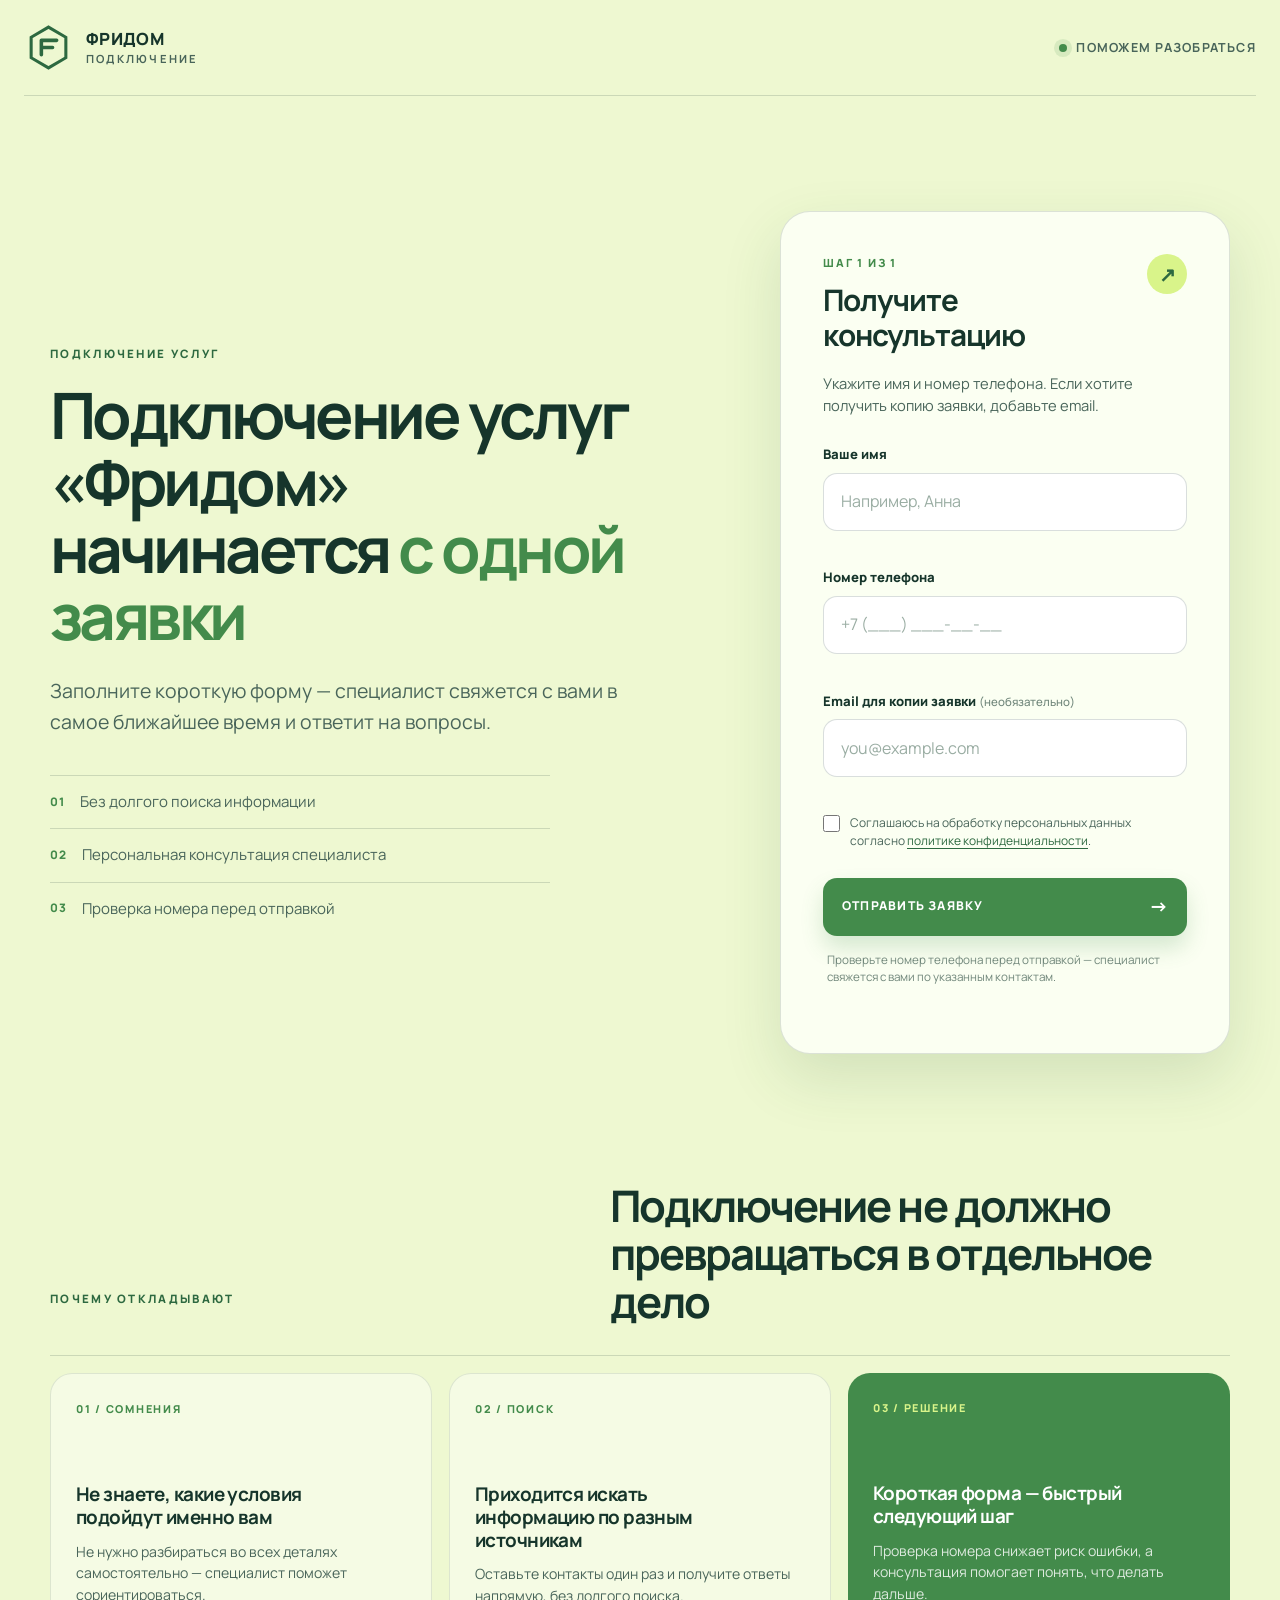
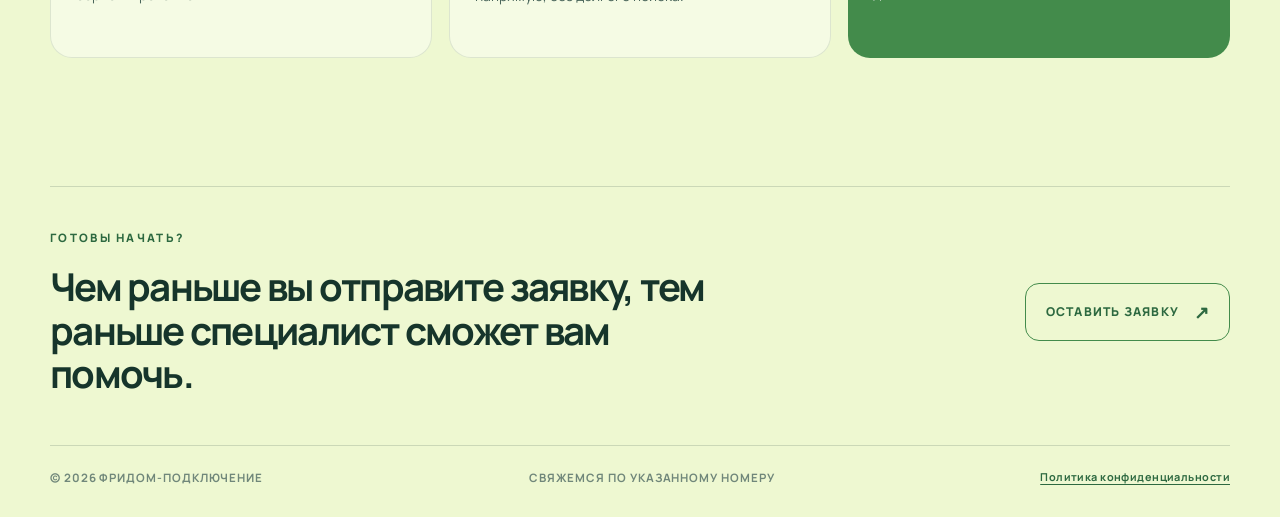
==== index.html @ 29467719 "Deploy landing page for Fridom connection requests Static landing page with lead form (formsubmit.co" ====
<!doctype html>
<html lang="ru">
  <head>
    <meta charset="UTF-8" />
    <meta name="viewport" content="width=device-width, initial-scale=1.0" />
    <meta name="description" content="Оставьте заявку на подключение услуг «Фридом» — специалист свяжется с вами в ближайшее время." />
    <title>ФРИДОМ-ПОДКЛЮЧЕНИЕ</title>
    <link rel="icon" type="image/svg+xml" href="favicon.svg" />
    <link rel="preconnect" href="https://fonts.googleapis.com" />
    <link rel="preconnect" href="https://fonts.gstatic.com" crossorigin />
    <link href="https://fonts.googleapis.com/css2?family=Manrope:wght@400;500;600;700;800&display=swap" rel="stylesheet" />
    <link rel="stylesheet" href="styles.css" />
  </head>
  <body>
    <header class="site-header">
      <a class="brand" href="index.html" aria-label="Фридом — на главную">
        <span class="brand-mark" aria-hidden="true">
          <svg viewBox="0 0 48 48" role="img">
            <path d="M24 4 41 14v20L24 44 7 34V14L24 4Z" fill="none" stroke="currentColor" stroke-width="3" />
            <path d="M17 31V17h15M17 24h11" fill="none" stroke="currentColor" stroke-width="3.5" stroke-linecap="round" stroke-linejoin="round" />
          </svg>
        </span>
        <span class="brand-copy">
          <strong>ФРИДОМ</strong>
          <span>подключение</span>
        </span>
      </a>
      <div class="header-note"><span class="status-dot" aria-hidden="true"></span>Поможем разобраться</div>
    </header>

    <main>
      <section class="hero shell">
        <div class="hero-copy">
          <p class="eyebrow">ПОДКЛЮЧЕНИЕ УСЛУГ</p>
          <h1>Подключение услуг «Фридом» начинается <span>с одной заявки</span></h1>
          <p class="hero-lead">Заполните короткую форму — специалист свяжется с вами в самое ближайшее время и ответит на вопросы.</p>

          <div class="hero-points" aria-label="Преимущества">
            <div class="point"><span class="point-number">01</span><span>Без долгого поиска информации</span></div>
            <div class="point"><span class="point-number">02</span><span>Персональная консультация специалиста</span></div>
            <div class="point"><span class="point-number">03</span><span>Проверка номера перед отправкой</span></div>
          </div>
        </div>

        <div class="form-card" id="form-card">
          <div class="form-card-top">
            <div>
              <p class="card-kicker">ШАГ 1 ИЗ 1</p>
              <h2>Получите консультацию</h2>
            </div>
            <span class="form-icon" aria-hidden="true">↗</span>
          </div>
          <p class="form-intro">Укажите имя и номер телефона. Если хотите получить копию заявки, добавьте email.</p>

          <form id="lead-form" action="https://formsubmit.co/matisa_kz@mail.ru" method="POST" novalidate>
            <input type="hidden" name="_subject" value="Новая заявка на подключение «Фридом»" />
            <input type="hidden" name="_template" value="table" />
            <input type="hidden" name="_next" value="https://kgruzdova.github.io/site-zayavok/success.html" />
            <input type="hidden" name="_cc" id="client-copy" value="" />
            <input type="text" name="_honey" class="honeypot" tabindex="-1" autocomplete="off" aria-hidden="true" />
            <label class="field">
              <span>Ваше имя</span>
              <input type="text" name="name" autocomplete="name" placeholder="Например, Анна" required minlength="2" />
              <small class="field-error" data-error-for="name"></small>
            </label>

            <label class="field">
              <span>Номер телефона</span>
              <input type="tel" name="phone" autocomplete="tel" inputmode="tel" placeholder="+7 (___) ___-__-__" required />
              <small class="field-error" data-error-for="phone"></small>
            </label>

            <label class="field">
              <span>Email для копии заявки <em>(необязательно)</em></span>
              <input type="email" name="email" autocomplete="email" placeholder="you@example.com" />
              <small class="field-error" data-error-for="email"></small>
            </label>

            <label class="consent-field">
              <input type="checkbox" name="consent" required />
              <span>Соглашаюсь на обработку персональных данных согласно <a href="privacy.html">политике конфиденциальности</a>.</span>
            </label>
            <small class="field-error consent-error" data-error-for="consent"></small>

            <button class="submit-button" type="submit">
              <span>ОТПРАВИТЬ ЗАЯВКУ</span>
              <span class="button-arrow" aria-hidden="true">→</span>
            </button>
            <p class="privacy-note">Проверьте номер телефона перед отправкой — специалист свяжется с вами по указанным контактам.</p>
            <p class="form-status" role="status" aria-live="polite"></p>
          </form>
        </div>
      </section>

      <section class="details shell" aria-label="Как это помогает">
        <div class="section-heading">
          <p class="eyebrow">ПОЧЕМУ ОТКЛАДЫВАЮТ</p>
          <h2>Подключение не должно превращаться в отдельное дело</h2>
        </div>
        <div class="details-grid">
          <article class="detail-card problem-card">
            <span class="detail-label">01 / СОМНЕНИЯ</span>
            <h3>Не знаете, какие условия подойдут именно вам</h3>
            <p>Не нужно разбираться во всех деталях самостоятельно — специалист поможет сориентироваться.</p>
          </article>
          <article class="detail-card problem-card">
            <span class="detail-label">02 / ПОИСК</span>
            <h3>Приходится искать информацию по разным источникам</h3>
            <p>Оставьте контакты один раз и получите ответы напрямую, без долгого поиска.</p>
          </article>
          <article class="detail-card solution-card">
            <span class="detail-label">03 / РЕШЕНИЕ</span>
            <h3>Короткая форма — быстрый следующий шаг</h3>
            <p>Проверка номера снижает риск ошибки, а консультация помогает понять, что делать дальше.</p>
          </article>
        </div>
      </section>

      <section class="final-cta shell">
        <div>
          <p class="eyebrow">ГОТОВЫ НАЧАТЬ?</p>
          <h2>Чем раньше вы отправите заявку, тем раньше специалист сможет вам помочь.</h2>
        </div>
        <a class="outline-button" href="#form-card">ОСТАВИТЬ ЗАЯВКУ <span aria-hidden="true">↗</span></a>
      </section>
    </main>

    <footer class="site-footer shell">
      <span>© 2026 ФРИДОМ-ПОДКЛЮЧЕНИЕ</span>
      <span>Свяжемся по указанному номеру</span>
      <a class="footer-link" href="privacy.html">Политика конфиденциальности</a>
    </footer>

    <script src="script.js"></script>
  </body>
</html>
---- styles.css ----
:root {
  --ink: #16352b;
  --ink-soft: #49655a;
  --green: #438b4b;
  --green-deep: #2d6940;
  --lime: #d9f48a;
  --lime-pale: #eef8d1;
  --cream: #fbfff2;
  --line: rgba(22, 53, 43, 0.16);
  --shadow: 0 24px 60px rgba(46, 95, 50, 0.14);
}

* { box-sizing: border-box; }

html { scroll-behavior: smooth; }

body {
  margin: 0;
  background: var(--lime-pale);
  color: var(--ink);
  font-family: "Manrope", Arial, sans-serif;
  font-size: 16px;
  line-height: 1.55;
}

a { color: inherit; text-decoration: none; }
button, input { font: inherit; }
button, a { -webkit-tap-highlight-color: transparent; }

.shell { width: min(1180px, calc(100% - 48px)); margin-inline: auto; }

.site-header {
  width: min(1360px, calc(100% - 48px));
  min-height: 96px;
  margin: 0 auto;
  display: flex;
  align-items: center;
  justify-content: space-between;
  gap: 24px;
  border-bottom: 1px solid var(--line);
}

.brand { display: inline-flex; align-items: center; gap: 13px; }
.brand-mark { display: grid; width: 49px; height: 49px; place-items: center; color: var(--green-deep); }
.brand-mark svg { width: 100%; height: 100%; }
.brand-copy { display: grid; line-height: 1.05; letter-spacing: .02em; text-transform: uppercase; }
.brand-copy strong { font-size: 1.05rem; font-weight: 800; }
.brand-copy span { margin-top: 5px; color: var(--ink-soft); font-size: .7rem; font-weight: 700; letter-spacing: .2em; }
.header-note { display: flex; align-items: center; gap: 9px; color: var(--ink-soft); font-size: .78rem; font-weight: 700; text-transform: uppercase; letter-spacing: .1em; }
.status-dot { width: 8px; height: 8px; border-radius: 50%; background: var(--green); box-shadow: 0 0 0 5px rgba(67, 139, 75, .13); }

.hero { display: grid; grid-template-columns: minmax(0, 1fr) minmax(370px, 450px); align-items: center; gap: clamp(56px, 9vw, 136px); padding-top: clamp(66px, 9vw, 120px); padding-bottom: clamp(80px, 10vw, 140px); }
.eyebrow { margin: 0 0 18px; color: var(--green-deep); font-size: .72rem; font-weight: 800; letter-spacing: .2em; text-transform: uppercase; }
h1, h2, h3, p { margin-top: 0; }
h1 { max-width: 670px; margin-bottom: 25px; font-size: clamp(2.35rem, 5vw, 4.65rem); line-height: 1.05; letter-spacing: -.055em; }
h1 span { color: var(--green); }
.hero-lead { max-width: 590px; margin-bottom: 38px; color: var(--ink-soft); font-size: clamp(1.04rem, 1.8vw, 1.22rem); line-height: 1.6; }
.hero-points { display: grid; gap: 15px; max-width: 500px; }
.point { display: flex; align-items: center; gap: 15px; padding-top: 14px; border-top: 1px solid var(--line); color: var(--ink-soft); font-size: .94rem; }
.point-number { color: var(--green); font-size: .73rem; font-weight: 800; letter-spacing: .09em; }

.form-card { padding: clamp(28px, 4vw, 42px); border: 1px solid rgba(22, 53, 43, .14); border-radius: 30px; background: var(--cream); box-shadow: var(--shadow); }
.form-card-top { display: flex; align-items: flex-start; justify-content: space-between; gap: 20px; }
.card-kicker { margin-bottom: 10px; color: var(--green); font-size: .7rem; font-weight: 800; letter-spacing: .16em; }
.form-card h2 { margin-bottom: 0; font-size: clamp(1.45rem, 2.5vw, 1.85rem); line-height: 1.2; letter-spacing: -.035em; }
.form-icon { display: grid; width: 40px; height: 40px; flex: 0 0 40px; place-items: center; border-radius: 50%; background: var(--lime); color: var(--green-deep); font-size: 1.25rem; font-weight: 800; }
.form-intro { margin: 19px 0 27px; color: var(--ink-soft); font-size: .92rem; line-height: 1.55; }
.field { display: block; margin-bottom: 18px; }
.field > span { display: block; margin-bottom: 8px; font-size: .82rem; font-weight: 800; }
.field input { width: 100%; min-height: 58px; padding: 0 17px; border: 1px solid var(--line); border-radius: 14px; outline: none; background: #fff; color: var(--ink); transition: border-color .2s, box-shadow .2s; }
.field input::placeholder { color: #9aada3; }
.field input:focus { border-color: var(--green); box-shadow: 0 0 0 4px rgba(67, 139, 75, .12); }
.field input[aria-invalid="true"] { border-color: #c4554a; }
.field em { color: #71877b; font-size: .72rem; font-style: normal; font-weight: 500; }
.field-error { display: block; min-height: 1.15em; margin-top: 5px; color: #b24036; font-size: .76rem; }
.honeypot { position: absolute; left: -10000px; width: 1px; height: 1px; opacity: 0; }
.consent-field { display: flex; align-items: flex-start; gap: 10px; margin: 2px 0 0; color: var(--ink-soft); font-size: .75rem; line-height: 1.45; }
.consent-field input { width: 17px; height: 17px; flex: 0 0 17px; margin: 1px 0 0; accent-color: var(--green); }
.consent-field input[aria-invalid="true"] { outline: 2px solid #c4554a; outline-offset: 2px; }
.consent-field a, .footer-link { color: var(--green-deep); text-decoration: underline; text-underline-offset: 3px; }
.consent-error { margin: 5px 0 10px 27px; }
.submit-button, .outline-button { display: inline-flex; align-items: center; justify-content: space-between; gap: 15px; min-height: 58px; border-radius: 14px; font-size: .76rem; font-weight: 800; letter-spacing: .1em; text-transform: uppercase; transition: transform .2s, box-shadow .2s, background .2s; }
.submit-button { width: 100%; padding: 0 19px; border: 0; cursor: pointer; background: var(--green); color: white; box-shadow: 0 12px 22px rgba(67, 139, 75, .2); }
.submit-button:hover, .submit-button:focus-visible { background: var(--green-deep); box-shadow: 0 16px 28px rgba(67, 139, 75, .25); transform: translateY(-2px); }
.submit-button:focus-visible, .outline-button:focus-visible, .brand:focus-visible { outline: 3px solid rgba(45, 105, 64, .35); outline-offset: 4px; }
.button-arrow { font-size: 1.2rem; letter-spacing: 0; }
.privacy-note { margin: 16px 4px 0; color: #71877b; font-size: .73rem; line-height: 1.5; }
.form-status { min-height: 1.2em; margin: 9px 4px 0; color: #b24036; font-size: .78rem; }

.details { padding-bottom: clamp(80px, 10vw, 140px); }
.section-heading { display: flex; align-items: end; justify-content: space-between; gap: 40px; padding-bottom: 30px; border-bottom: 1px solid var(--line); }
.section-heading h2 { max-width: 620px; margin: 0; font-size: clamp(1.8rem, 3.4vw, 3rem); line-height: 1.1; letter-spacing: -.045em; }
.details-grid { display: grid; grid-template-columns: repeat(3, 1fr); gap: 17px; padding-top: 17px; }
.detail-card { min-height: 285px; padding: 27px 25px; border-radius: 22px; }
.problem-card { background: rgba(255,255,255,.42); border: 1px solid rgba(22, 53, 43, .11); }
.solution-card { background: var(--green); color: white; }
.detail-label { display: block; margin-bottom: 65px; color: var(--green); font-size: .68rem; font-weight: 800; letter-spacing: .16em; }
.solution-card .detail-label { color: var(--lime); }
.detail-card h3 { max-width: 290px; margin-bottom: 12px; font-size: 1.18rem; line-height: 1.2; letter-spacing: -.03em; }
.detail-card p { max-width: 315px; margin: 0; color: var(--ink-soft); font-size: .88rem; }
.solution-card p { color: rgba(255,255,255,.82); }

.final-cta { display: flex; align-items: center; justify-content: space-between; gap: 30px; padding: 42px 0 50px; border-top: 1px solid var(--line); }
.final-cta h2 { max-width: 690px; margin: 0; font-size: clamp(1.65rem, 3vw, 2.6rem); line-height: 1.13; letter-spacing: -.045em; }
.outline-button { flex: 0 0 auto; padding: 0 20px; border: 1px solid var(--green); color: var(--green-deep); }
.outline-button:hover, .outline-button:focus-visible { background: var(--lime); transform: translateY(-2px); }
.outline-button span { font-size: 1.15rem; letter-spacing: 0; }
.site-footer { display: flex; justify-content: space-between; gap: 20px; padding-top: 23px; padding-bottom: 30px; border-top: 1px solid var(--line); color: #70877a; font-size: .72rem; font-weight: 700; letter-spacing: .08em; text-transform: uppercase; }
.site-footer .footer-link { font-size: .68rem; letter-spacing: .04em; text-transform: none; }

.success-page { min-height: 100vh; display: flex; flex-direction: column; }
.success-page .success-main { flex: 1; width: min(760px, calc(100% - 48px)); display: flex; flex-direction: column; align-items: center; justify-content: center; text-align: center; padding-top: 70px; padding-bottom: 90px; }
.success-orbit { display: grid; width: 94px; height: 94px; margin-bottom: 30px; place-items: center; border: 1px solid var(--green); border-radius: 50%; color: var(--green-deep); }
.success-orbit span { display: grid; width: 62px; height: 62px; place-items: center; border-radius: 50%; background: var(--lime); font-size: 2rem; font-weight: 600; }
.success-main h1 { max-width: 760px; margin-bottom: 24px; }
.success-copy { max-width: 550px; margin-bottom: 34px; color: var(--ink-soft); font-size: 1.05rem; }
.success-button { width: auto; min-width: 270px; }

.legal-main { padding-top: clamp(55px, 8vw, 100px); padding-bottom: clamp(70px, 10vw, 130px); }
.legal-main h1 { max-width: 800px; margin-bottom: 14px; }
.legal-updated { margin-bottom: 50px; color: var(--ink-soft); font-size: .88rem; }
.legal-copy { max-width: 760px; display: grid; gap: 28px; }
.legal-copy section { padding-top: 24px; border-top: 1px solid var(--line); }
.legal-copy h2 { margin-bottom: 9px; font-size: 1.25rem; line-height: 1.2; }
.legal-copy p { margin-bottom: 0; color: var(--ink-soft); }
.legal-copy a { color: var(--green-deep); text-decoration: underline; text-underline-offset: 3px; }

@media (max-width: 820px) {
  .hero { grid-template-columns: 1fr; gap: 50px; padding-top: 58px; }
  .hero-copy { max-width: 680px; }
  .form-card { max-width: 560px; }
  .section-heading { display: block; }
  .section-heading .eyebrow { margin-bottom: 15px; }
  .details-grid { grid-template-columns: 1fr; }
  .detail-card { min-height: auto; }
  .detail-label { margin-bottom: 42px; }
  .final-cta { align-items: flex-start; flex-direction: column; }
}

@media (max-width: 560px) {
  .shell, .site-header { width: min(100% - 32px, 1180px); }
  .site-header { min-height: 78px; }
  .brand-mark { width: 42px; height: 42px; }
  .brand-copy strong { font-size: .9rem; }
  .brand-copy span { font-size: .58rem; }
  .header-note { font-size: .62rem; letter-spacing: .06em; }
  .status-dot { width: 6px; height: 6px; }
  h1 { font-size: clamp(2.3rem, 12vw, 3.7rem); }
  .hero { padding-top: 46px; padding-bottom: 78px; }
  .form-card { padding: 23px 19px; border-radius: 23px; }
  .final-cta { padding-top: 30px; }
  .outline-button { width: 100%; }
  .site-footer { display: grid; gap: 8px; font-size: .65rem; }
  .success-page .success-main { width: min(100% - 32px, 760px); padding-top: 45px; padding-bottom: 65px; }
  .success-main h1 { font-size: clamp(2.25rem, 11vw, 3.5rem); }
  .success-copy { font-size: .98rem; }
  .success-button { min-width: 0; }
}

@media (prefers-reduced-motion: reduce) {
  html { scroll-behavior: auto; }
  *, *::before, *::after { transition-duration: .01ms !important; animation-duration: .01ms !important; }
}
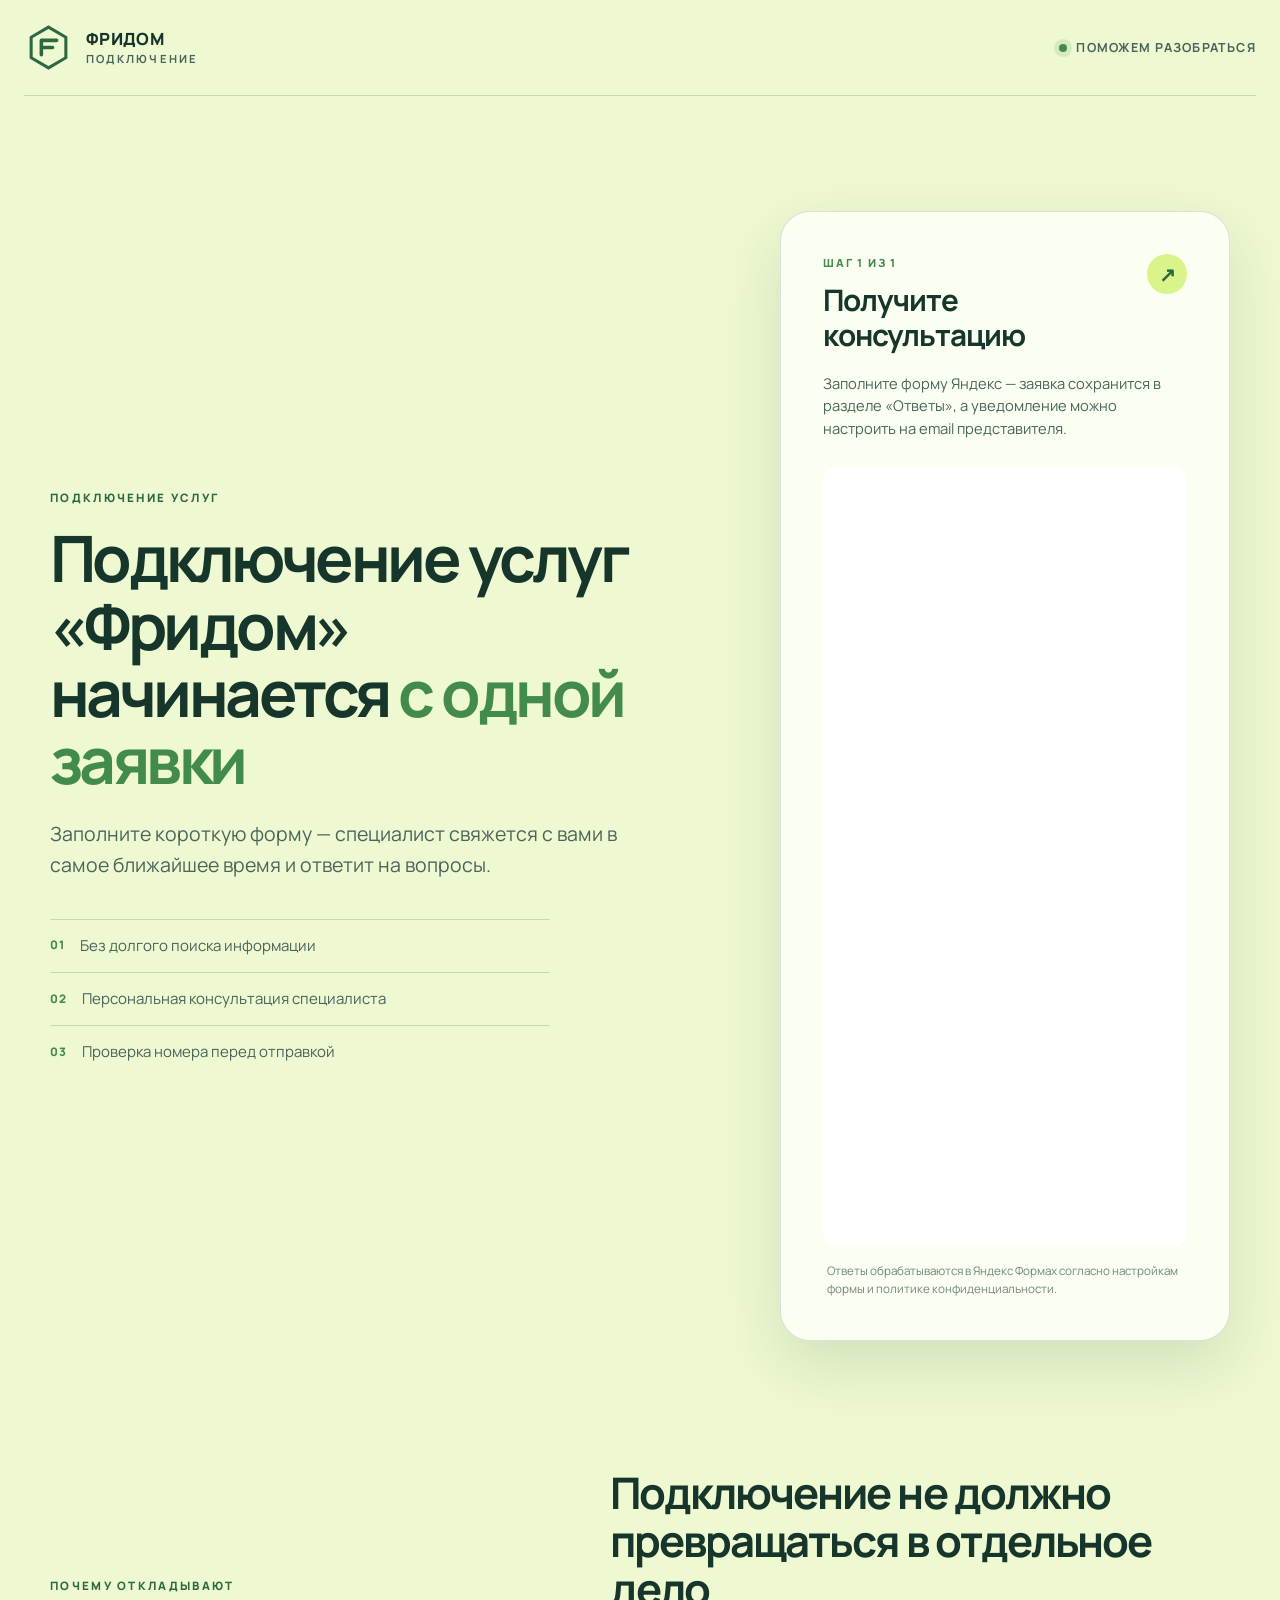
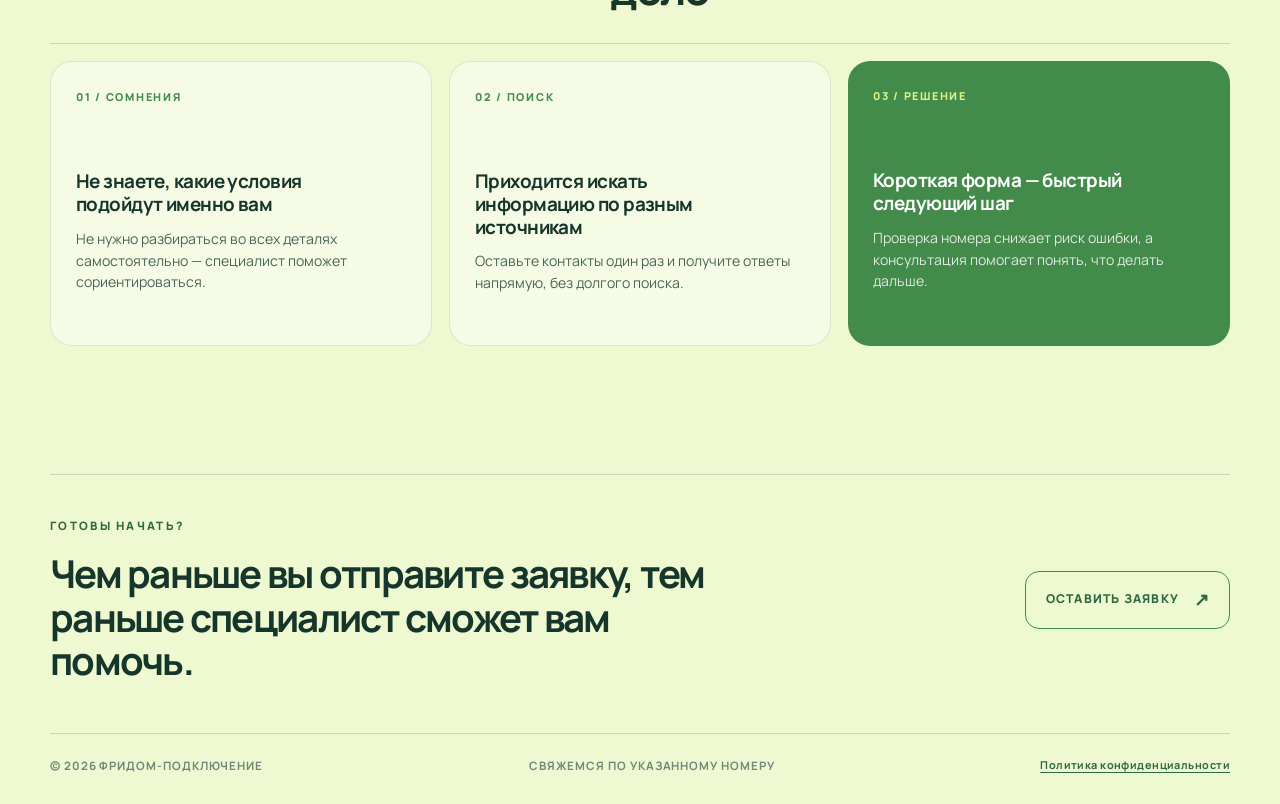
==== commit 231a4de7: "Embed Yandex lead form" ====
--- a/index.html
+++ b/index.html
@@ -50,45 +50,19 @@
             </div>
             <span class="form-icon" aria-hidden="true">↗</span>
           </div>
-          <p class="form-intro">Укажите имя и номер телефона. Если хотите получить копию заявки, добавьте email.</p>
+          <p class="form-intro">Заполните форму Яндекс — заявка сохранится в разделе «Ответы», а уведомление можно настроить на email представителя.</p>
 
-          <form id="lead-form" action="https://formsubmit.co/matisa_kz@mail.ru" method="POST" novalidate>
-            <input type="hidden" name="_subject" value="Новая заявка на подключение «Фридом»" />
-            <input type="hidden" name="_template" value="table" />
-            <input type="hidden" name="_next" value="https://kgruzdova.github.io/site-zayavok/success.html" />
-            <input type="hidden" name="_cc" id="client-copy" value="" />
-            <input type="text" name="_honey" class="honeypot" tabindex="-1" autocomplete="off" aria-hidden="true" />
-            <label class="field">
-              <span>Ваше имя</span>
-              <input type="text" name="name" autocomplete="name" placeholder="Например, Анна" required minlength="2" />
-              <small class="field-error" data-error-for="name"></small>
-            </label>
-
-            <label class="field">
-              <span>Номер телефона</span>
-              <input type="tel" name="phone" autocomplete="tel" inputmode="tel" placeholder="+7 (___) ___-__-__" required />
-              <small class="field-error" data-error-for="phone"></small>
-            </label>
-
-            <label class="field">
-              <span>Email для копии заявки <em>(необязательно)</em></span>
-              <input type="email" name="email" autocomplete="email" placeholder="you@example.com" />
-              <small class="field-error" data-error-for="email"></small>
-            </label>
-
-            <label class="consent-field">
-              <input type="checkbox" name="consent" required />
-              <span>Соглашаюсь на обработку персональных данных согласно <a href="privacy.html">политике конфиденциальности</a>.</span>
-            </label>
-            <small class="field-error consent-error" data-error-for="consent"></small>
-
-            <button class="submit-button" type="submit">
-              <span>ОТПРАВИТЬ ЗАЯВКУ</span>
-              <span class="button-arrow" aria-hidden="true">→</span>
-            </button>
-            <p class="privacy-note">Проверьте номер телефона перед отправкой — специалист свяжется с вами по указанным контактам.</p>
-            <p class="form-status" role="status" aria-live="polite"></p>
-          </form>
+          <div class="yandex-form-shell">
+            <iframe
+              class="yandex-form-embed"
+              src="https://forms.yandex.ru/u/6abe428c505690e5c751f89f?iframe=1"
+              frameborder="0"
+              name="ya-form-6abe428c505690e5c751f"
+              title="Форма заявки на подключение услуг «Фридом»"
+              loading="lazy"
+            ></iframe>
+          </div>
+          <p class="privacy-note">Ответы обрабатываются в Яндекс Формах согласно настройкам формы и политике конфиденциальности.</p>
         </div>
       </section>
 
@@ -131,6 +105,7 @@
       <a class="footer-link" href="privacy.html">Политика конфиденциальности</a>
     </footer>
 
+    <script src="https://forms.yandex.ru/_static/embed.js"></script>
     <script src="script.js"></script>
   </body>
 </html>
--- a/styles.css
+++ b/styles.css
@@ -65,6 +65,8 @@
 .form-card h2 { margin-bottom: 0; font-size: clamp(1.45rem, 2.5vw, 1.85rem); line-height: 1.2; letter-spacing: -.035em; }
 .form-icon { display: grid; width: 40px; height: 40px; flex: 0 0 40px; place-items: center; border-radius: 50%; background: var(--lime); color: var(--green-deep); font-size: 1.25rem; font-weight: 800; }
 .form-intro { margin: 19px 0 27px; color: var(--ink-soft); font-size: .92rem; line-height: 1.55; }
+.yandex-form-shell { margin-top: 12px; overflow: hidden; border-radius: 16px; background: #fff; }
+.yandex-form-embed { display: block; width: 100%; height: 780px; min-height: 780px; border: 0; background: #fff; }
 .field { display: block; margin-bottom: 18px; }
 .field > span { display: block; margin-bottom: 8px; font-size: .82rem; font-weight: 800; }
 .field input { width: 100%; min-height: 58px; padding: 0 17px; border: 1px solid var(--line); border-radius: 14px; outline: none; background: #fff; color: var(--ink); transition: border-color .2s, box-shadow .2s; }
@@ -148,6 +150,7 @@
   h1 { font-size: clamp(2.3rem, 12vw, 3.7rem); }
   .hero { padding-top: 46px; padding-bottom: 78px; }
   .form-card { padding: 23px 19px; border-radius: 23px; }
+  .yandex-form-embed { height: 860px; min-height: 860px; }
   .final-cta { padding-top: 30px; }
   .outline-button { width: 100%; }
   .site-footer { display: grid; gap: 8px; font-size: .65rem; }
